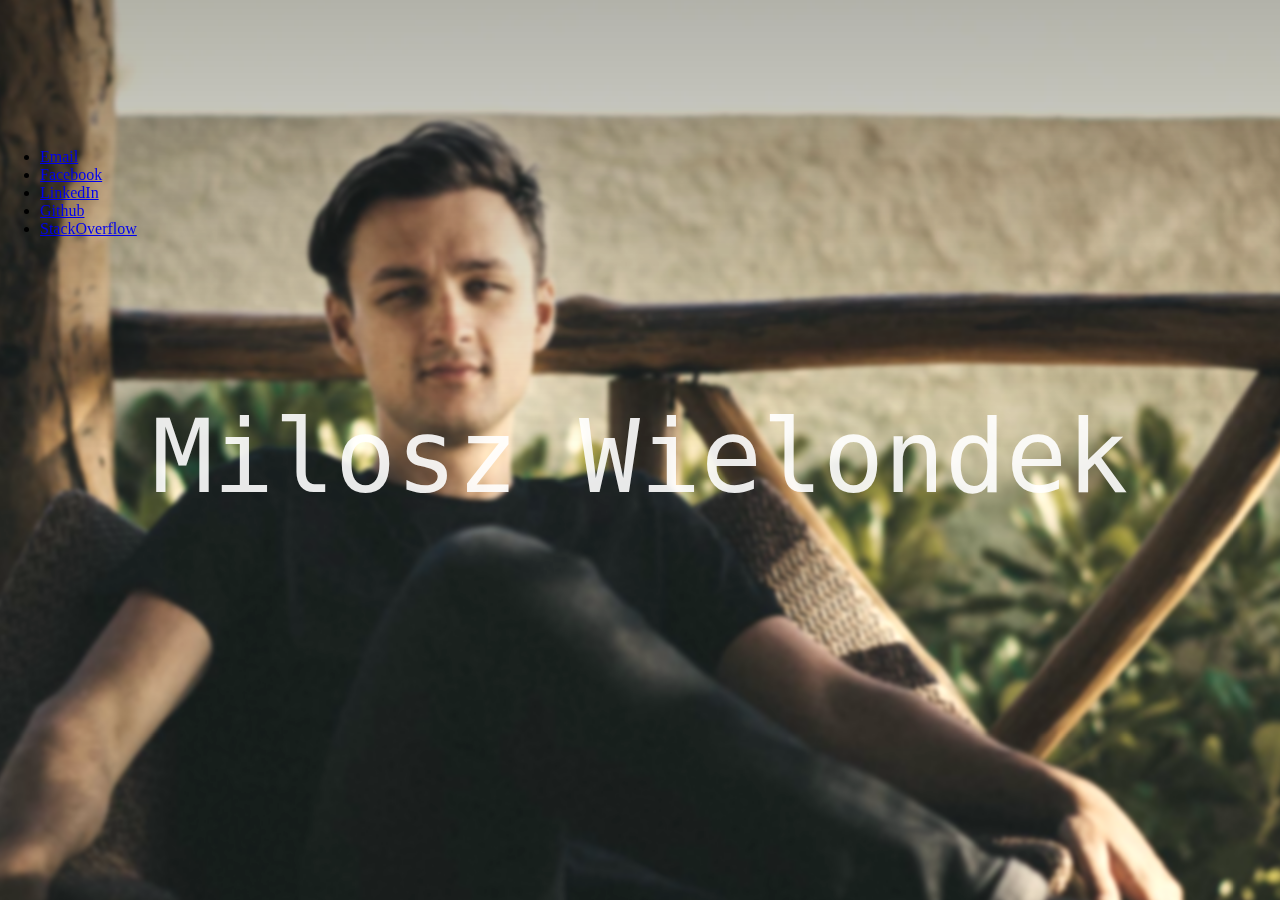
==== index.html @ 39c72d48 "Setting the stage for new version" ====
<html>
<head>
    <title>Milosz Wielondek</title>
    <meta name="author" content="Milosz Wielondek">
    <meta name="keywords" content="Milosz,Wielondek,KTH,hemsida,blogg">
    <meta name="description" content="Personal webpage of Milosz Wielondek featuring ways of getting in touch with me.">
    <meta id="viewport" name="viewport" content="width=device-width,minimum-scale=1.0,maximum-scale=1.0">

    <script src="googleanalytics.js"></script>
    <link rel="stylesheet" type="text/css" href="style.css">
</head>
<body>
    <div id="main">
      <div id="title">Milosz Wielondek</div>
      <div id="links">
          <ul>
              <li><a href="#" id="email">Email</a></li>
              <li><a target="_blank" href="http://www.facebook.com/mwielondek">Facebook</a></li>
              <li><a target="_blank" href="http://se.linkedin.com/in/mwielondek/">LinkedIn</a></li>
              <li><a target="_blank" href="http://github.com/miloszw/">Github</a></li>
              <li><a target="_blank" href="http://stackoverflow.com/users/442852/0sh">StackOverflow</a></li>
          </ul>
      </div>
    </div>
</body>
</html>
---- style.css ----
body:before {
    content: "";
    position: fixed;
    top: 0;
    left: 0;
    z-index: -1;
    display: block;
    width: 100%;
    height: 100%;
    background-image: url('bg_opt.jpg');
    background-size: cover;
    filter: blur(2px) sepia(30%);
    transform: scale(1.05);
}

div#title {
  font-family: monospace;
  color: rgba(255, 255, 255, 0.9);
  font-size: 26pt;
  padding-top: 14px;
  text-align: center;
}

@media screen and (min-width: 600px) {
  div#title {
    font-size: 76pt;
    position: relative;
    top: 50%;
    transform: translateY(-50%);
  }
}

div#main {
  position: fixed;
  left: 0;
  top: 0;
  height: 100%;
  width: 100%;
  background: linear-gradient(to bottom, rgba(0, 0, 0, 0.3) 0%, rgba(0, 0, 0, 0) 50%);
}

@font-face {
  font-family: 'Socialico';
  src: url('Socialico.tff');
}

span#test {
  font-family: 'Socialico';
  font-size: 34em;
}
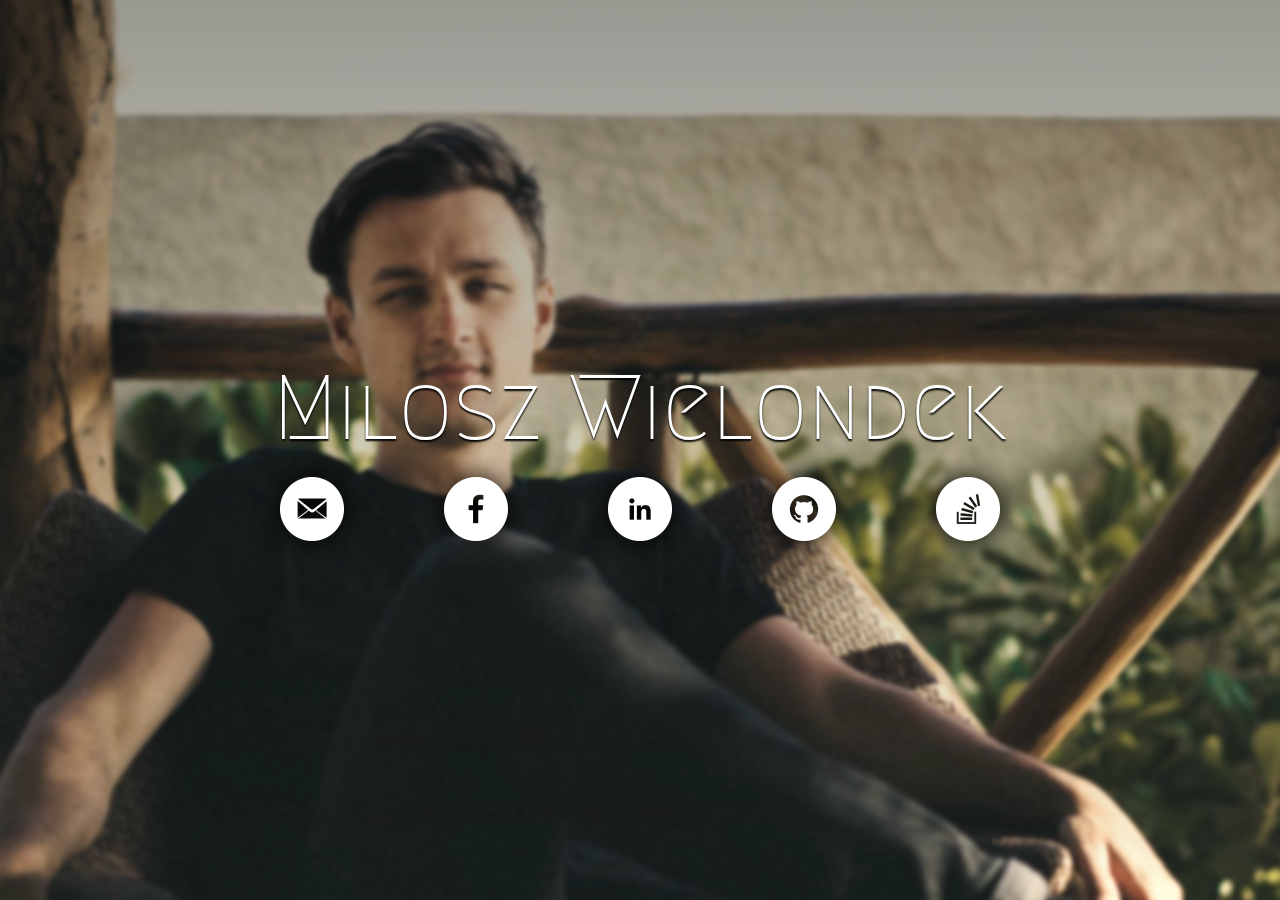
==== commit b6a1cf5d: "Initial new web version" ====
--- a/index.html
+++ b/index.html
@@ -6,21 +6,26 @@
     <meta name="description" content="Personal webpage of Milosz Wielondek featuring ways of getting in touch with me.">
     <meta id="viewport" name="viewport" content="width=device-width,minimum-scale=1.0,maximum-scale=1.0">
 
+    <script src="http://ajax.googleapis.com/ajax/libs/jquery/1.11.1/jquery.min.js"></script>
+    <script src="script.js"></script>
     <script src="googleanalytics.js"></script>
     <link rel="stylesheet" type="text/css" href="style.css">
+    <link href="https://fonts.googleapis.com/css?family=Megrim" rel="stylesheet">
 </head>
 <body>
-    <div id="main">
-      <div id="title">Milosz Wielondek</div>
-      <div id="links">
-          <ul>
-              <li><a href="#" id="email">Email</a></li>
-              <li><a target="_blank" href="http://www.facebook.com/mwielondek">Facebook</a></li>
-              <li><a target="_blank" href="http://se.linkedin.com/in/mwielondek/">LinkedIn</a></li>
-              <li><a target="_blank" href="http://github.com/miloszw/">Github</a></li>
-              <li><a target="_blank" href="http://stackoverflow.com/users/442852/0sh">StackOverflow</a></li>
-          </ul>
-      </div>
+    <div id="container">
+        <div id="main">
+          <div id="title">Milosz Wielondek</div>
+          <div id="links">
+              <ul>
+                  <li><a href="#" id="email"><img src="icons/email.png" alt="Email"></a></li>
+                  <li><a target="_blank" href="http://www.facebook.com/mwielondek"><img src="icons/facebook.png" alt="Facebook"></a></li>
+                  <li><a target="_blank" href="http://se.linkedin.com/in/mwielondek/"><img src="icons/linkedin.png" alt="LinkedIn" ></a></li>
+                  <li><a target="_blank" href="http://github.com/miloszw/"><img src="icons/github.png" alt="GitHub"></a></li>
+                  <li><a target="_blank" href="http://stackoverflow.com/users/442852/0sh"><img src="icons/stackoverflow.png" alt="StackOverflow"></a></li>
+              </ul>
+          </div>
+        </div>
     </div>
 </body>
 </html>
--- a/style.css
+++ b/style.css
@@ -14,37 +14,47 @@
 }
 
 div#title {
-  font-family: monospace;
-  color: rgba(255, 255, 255, 0.9);
+  font-family: 'Megrim', monospace;
+  color: rgba(255, 255, 255, 1);
   font-size: 26pt;
-  padding-top: 14px;
-  text-align: center;
+  text-shadow: 0px 2px 2px black;
 }
 
 @media screen and (min-width: 600px) {
   div#title {
-    font-size: 76pt;
+    font-size: 68pt;
+  }
+  div#main {
+    text-align: center;
     position: relative;
     top: 50%;
     transform: translateY(-50%);
   }
 }
 
-div#main {
+div#container {
   position: fixed;
   left: 0;
   top: 0;
   height: 100%;
   width: 100%;
-  background: linear-gradient(to bottom, rgba(0, 0, 0, 0.3) 0%, rgba(0, 0, 0, 0) 50%);
+  background: linear-gradient(to bottom, rgba(0, 0, 0, 0.4) 0%, rgba(0, 0, 0, 0) 100%);
 }
 
-@font-face {
-  font-family: 'Socialico';
-  src: url('Socialico.tff');
+div#links ul {
+  padding: 0;
 }
 
-span#test {
-  font-family: 'Socialico';
-  font-size: 34em;
+div#links li {
+  display: inline;
+  padding: 48px;
 }
+
+a img {
+  filter: drop-shadow(0 0 13px black);
+}
+
+a img:hover {
+  transition: 0.3s;
+  filter: drop-shadow(0 0 13px black);
+}
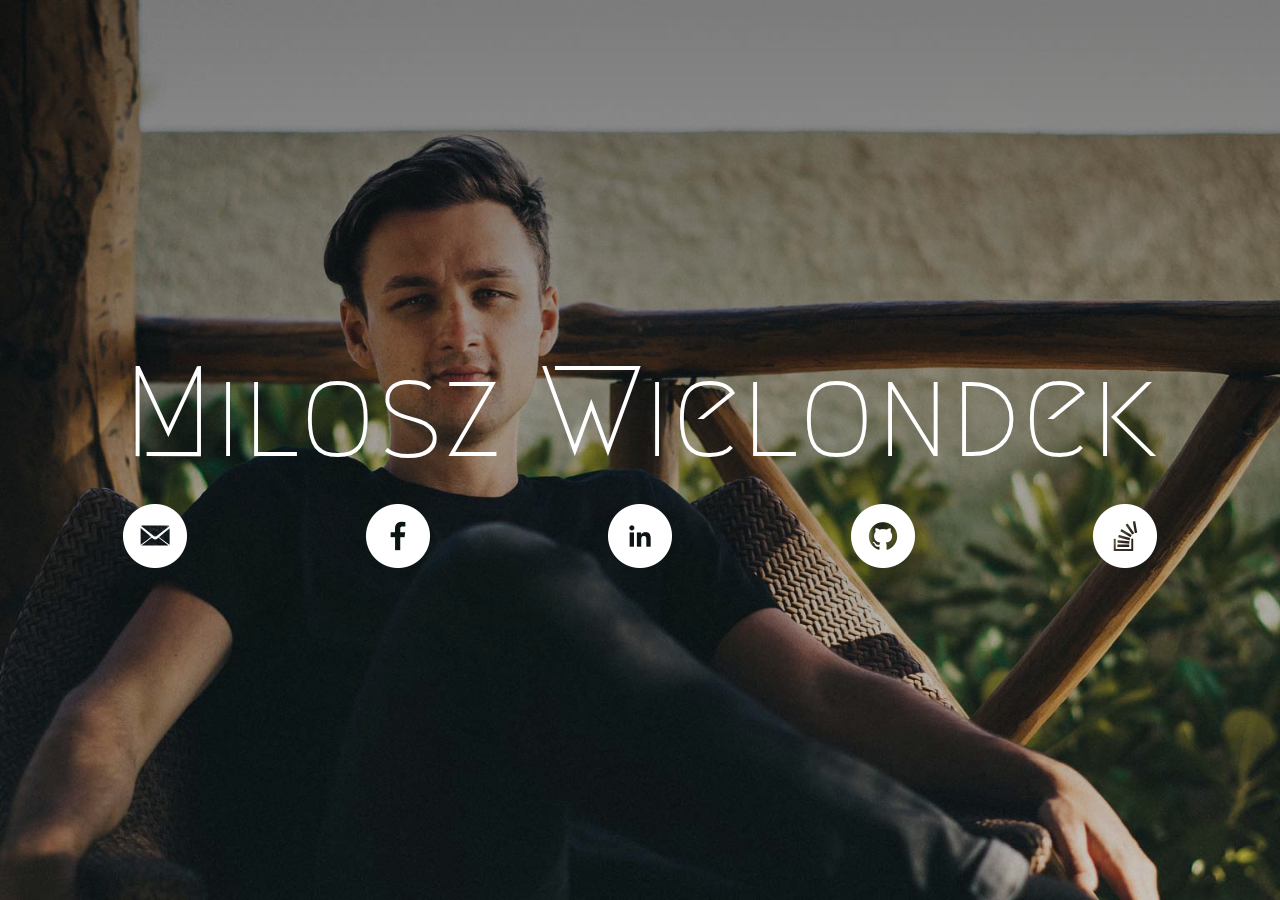
==== commit 1637f521: "Remove jquery" ====
--- a/index.html
+++ b/index.html
@@ -4,11 +4,9 @@
     <meta name="author" content="Milosz Wielondek">
     <meta name="keywords" content="Milosz,Wielondek,KTH,hemsida,blogg">
     <meta name="description" content="Personal webpage of Milosz Wielondek featuring ways of getting in touch with me.">
-    <meta id="viewport" name="viewport" content="width=device-width,minimum-scale=1.0,maximum-scale=1.0">
+    <meta id="viewport" name="viewport" content="width=device-width,initial-scale=1.0,maximum-scale=1.0,user-scalable=no">
 
-    <script src="http://ajax.googleapis.com/ajax/libs/jquery/1.11.1/jquery.min.js"></script>
-    <script src="script.js"></script>
-    <script src="googleanalytics.js"></script>
+    <!-- <script src="googleanalytics.js"></script> -->
     <link rel="stylesheet" type="text/css" href="style.css">
     <link href="https://fonts.googleapis.com/css?family=Megrim" rel="stylesheet">
 </head>
@@ -17,6 +15,18 @@
         <div id="main">
           <div id="title">Milosz Wielondek</div>
           <div id="links">
+            <script>
+            window.onload = function() {
+              document.getElementById('container').style.opacity = 1;
+
+              var links = document.getElementsByTagName('a');
+              Array.prototype.forEach.call(links, function(t, i) {
+                setTimeout(function() {
+                  t.style.opacity = 1;
+                }, Math.log((i*i+4))*220);
+              });
+            };
+            </script>
               <ul>
                   <li><a href="#" id="email"><img src="icons/email.png" alt="Email"></a></li>
                   <li><a target="_blank" href="http://www.facebook.com/mwielondek"><img src="icons/facebook.png" alt="Facebook"></a></li>
--- a/style.css
+++ b/style.css
@@ -9,27 +9,6 @@
     height: 100%;
     background-image: url('bg_opt.jpg');
     background-size: cover;
-    filter: blur(2px) sepia(30%);
-    transform: scale(1.05);
-}
-
-div#title {
-  font-family: 'Megrim', monospace;
-  color: rgba(255, 255, 255, 1);
-  font-size: 26pt;
-  text-shadow: 0px 2px 2px black;
-}
-
-@media screen and (min-width: 600px) {
-  div#title {
-    font-size: 68pt;
-  }
-  div#main {
-    text-align: center;
-    position: relative;
-    top: 50%;
-    transform: translateY(-50%);
-  }
 }
 
 div#container {
@@ -37,24 +16,69 @@
   left: 0;
   top: 0;
   height: 100%;
+  min-height: 350px;
   width: 100%;
-  background: linear-gradient(to bottom, rgba(0, 0, 0, 0.4) 0%, rgba(0, 0, 0, 0) 100%);
+  transform-style: preserve-3d;
+  background: linear-gradient(to bottom, rgba(0, 0, 0, 0.5) 0%, rgba(0, 0, 0, 0.2) 100%);
+  display: flex;
+  align-items: center;
+  justify-content: center;
+  transition: all 0.8s ease-out;
+  opacity: 0;
+}
+
+div#title {
+  font-family: 'Megrim', monospace;
+  color: rgba(255, 255, 255, 1);
+  font-size: 10vw;
+  padding-top: 20px;
+}
+
+div#links li {
+  display: inline;
 }
 
 div#links ul {
   padding: 0;
+  display: flex;
+  justify-content: space-between;
 }
 
-div#links li {
-  display: inline;
-  padding: 48px;
+div#main {
+  display: flex;
+  flex-direction: column;
 }
 
-a img {
-  filter: drop-shadow(0 0 13px black);
+a {
+  opacity: 0;
+  transition: all 2s ease;
 }
 
 a img:hover {
-  transition: 0.3s;
-  filter: drop-shadow(0 0 13px black);
+  transition: all 0.1s ease;
+  transform: scale(0.97);
+  filter: drop-shadow(0 -1px 2px black);
 }
+
+@media screen and (max-width: 550px) {
+  div#main {
+    height: 100%;
+  }
+  div#links {
+    height: 100%;
+    display: flex;
+    padding: 20px 0;
+  }
+  div#links ul {
+    flex-direction: column;
+  }
+  body::before {
+    background-position-x: -10vw;
+  }
+  div#container {
+    background: linear-gradient(to right, rgba(0, 0, 0, 0.55) 30%, rgba(0, 0, 0, 0.2) 50%);
+  }
+  div#title {
+    /*text-shadow: 0px 1px 3px black;*/
+  }
+}
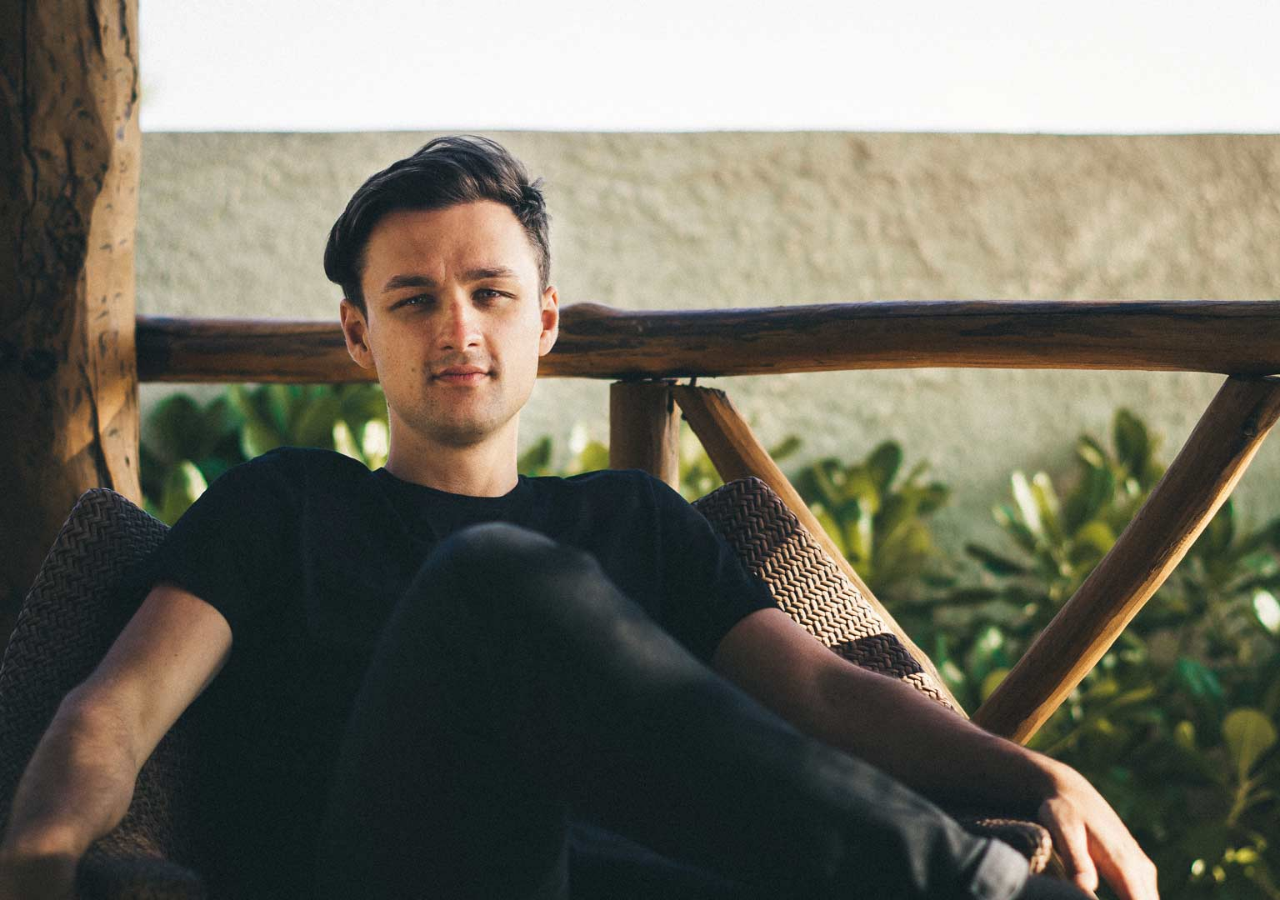
==== commit ff856a1d: "Switch to svg icons" ====
--- a/index.html
+++ b/index.html
@@ -2,10 +2,11 @@
 <head>
     <title>Milosz Wielondek</title>
     <meta name="author" content="Milosz Wielondek">
-    <meta name="keywords" content="Milosz,Wielondek,KTH,hemsida,blogg">
-    <meta name="description" content="Personal webpage of Milosz Wielondek featuring ways of getting in touch with me.">
+    <meta name="keywords" content="Milosz,Wielondek,KTH,Spotify,webpage,hemsida,blogg,personal,info,information,contact,kontakt">
+    <meta name="description" content="Personal webpage of Milosz Wielondek, compsci student at KTH, Stockholm">
     <meta id="viewport" name="viewport" content="width=device-width,initial-scale=1.0,maximum-scale=1.0,user-scalable=no">
 
+    <script src="script.js"></script>
     <!-- <script src="googleanalytics.js"></script> -->
     <link rel="stylesheet" type="text/css" href="style.css">
     <link href="https://fonts.googleapis.com/css?family=Megrim" rel="stylesheet">
@@ -15,24 +16,12 @@
         <div id="main">
           <div id="title">Milosz Wielondek</div>
           <div id="links">
-            <script>
-            window.onload = function() {
-              document.getElementById('container').style.opacity = 1;
-
-              var links = document.getElementsByTagName('a');
-              Array.prototype.forEach.call(links, function(t, i) {
-                setTimeout(function() {
-                  t.style.opacity = 1;
-                }, Math.log((i*i+4))*220);
-              });
-            };
-            </script>
               <ul>
-                  <li><a href="#" id="email"><img src="icons/email.png" alt="Email"></a></li>
-                  <li><a target="_blank" href="http://www.facebook.com/mwielondek"><img src="icons/facebook.png" alt="Facebook"></a></li>
-                  <li><a target="_blank" href="http://se.linkedin.com/in/mwielondek/"><img src="icons/linkedin.png" alt="LinkedIn" ></a></li>
-                  <li><a target="_blank" href="http://github.com/miloszw/"><img src="icons/github.png" alt="GitHub"></a></li>
-                  <li><a target="_blank" href="http://stackoverflow.com/users/442852/0sh"><img src="icons/stackoverflow.png" alt="StackOverflow"></a></li>
+                  <li><a href="#" id="email"><img src="icons/email.svg" alt="Email"></a></li>
+                  <li><a target="_blank" href="http://www.facebook.com/mwielondek"><img src="icons/facebook.svg" alt="Facebook"></a></li>
+                  <li><a target="_blank" href="http://se.linkedin.com/in/mwielondek/"><img src="icons/linkedin.svg" alt="LinkedIn"></a></li>
+                  <li><a target="_blank" href="http://github.com/miloszw/"><img src="icons/github.svg" alt="GitHub"></a></li>
+                  <li><a target="_blank" href="http://stackoverflow.com/users/442852/0sh"><img src="icons/stackoverflow.svg" alt="StackOverflow"></a></li>
               </ul>
           </div>
         </div>
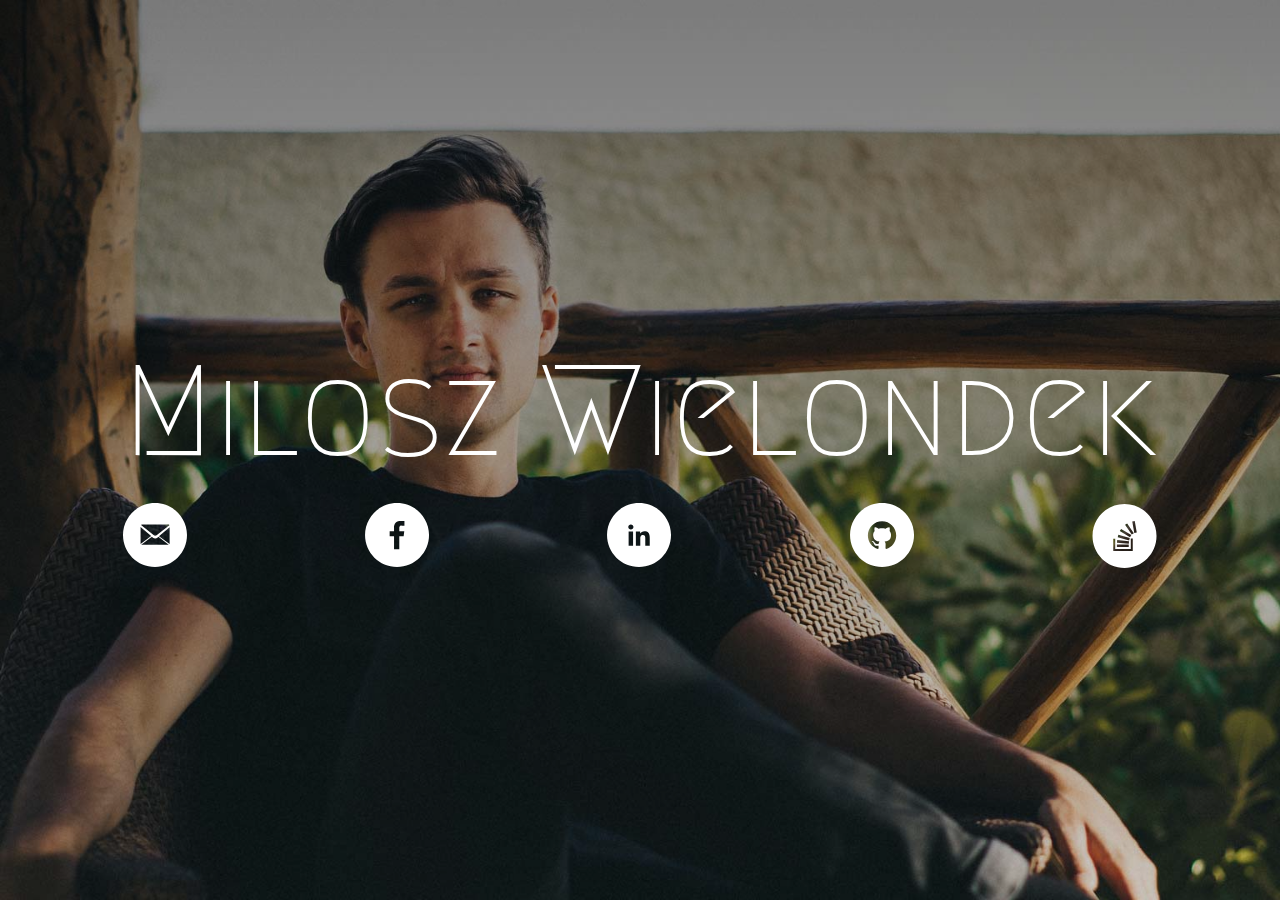
==== commit 9bb0a36b: "Add easter egg 🍳" ====
--- a/index.html
+++ b/index.html
@@ -7,21 +7,28 @@
     <meta id="viewport" name="viewport" content="width=device-width,initial-scale=1.0,maximum-scale=1.0,user-scalable=no">
 
     <script src="script.js"></script>
-    <!-- <script src="googleanalytics.js"></script> -->
+    <script src="googleanalytics.js"></script>
     <link rel="stylesheet" type="text/css" href="style.css">
     <link href="https://fonts.googleapis.com/css?family=Megrim" rel="stylesheet">
 </head>
 <body>
     <div id="container">
+        <div id="easterEgg">
+          <ul>
+            <li>Live</li>
+            <li>Laugh</li>
+            <li>Love</li>
+          </ul>
+        </div>
         <div id="main">
           <div id="title">Milosz Wielondek</div>
           <div id="links">
               <ul>
-                  <li><a href="#" id="email"><img src="icons/email.svg" alt="Email"></a></li>
-                  <li><a target="_blank" href="http://www.facebook.com/mwielondek"><img src="icons/facebook.svg" alt="Facebook"></a></li>
-                  <li><a target="_blank" href="http://se.linkedin.com/in/mwielondek/"><img src="icons/linkedin.svg" alt="LinkedIn"></a></li>
-                  <li><a target="_blank" href="http://github.com/miloszw/"><img src="icons/github.svg" alt="GitHub"></a></li>
-                  <li><a target="_blank" href="http://stackoverflow.com/users/442852/0sh"><img src="icons/stackoverflow.svg" alt="StackOverflow"></a></li>
+                  <li><a href="http://tinyurl.com/jk7dcwg" id="email" onclick="ga('send', 'event', 'Links', 'Click', 'Email');"><img src="icons/email.svg" alt="Email"></a></li>
+                  <li><a target="_blank" href="http://www.facebook.com/mwielondek" onclick="ga('send', 'event', 'Links', 'Click', 'Facebook');"><img src="icons/facebook.svg" alt="Facebook"></a></li>
+                  <li><a target="_blank" href="http://se.linkedin.com/in/mwielondek/" onclick="ga('send', 'event', 'Links', 'Click', 'LinkedIn');"><img src="icons/linkedin.svg" alt="LinkedIn"></a></li>
+                  <li><a target="_blank" href="http://github.com/miloszw/" onclick="ga('send', 'event', 'Links', 'Click', 'GitHub');"><img src="icons/github.svg" alt="GitHub"></a></li>
+                  <li><a target="_blank" href="http://stackoverflow.com/users/442852/0sh" onclick="ga('send', 'event', 'Links', 'Click', 'StackOverflow');"><img src="icons/stackoverflow.svg" alt="StackOverflow"></a></li>
               </ul>
           </div>
         </div>
--- a/style.css
+++ b/style.css
@@ -12,13 +12,11 @@
 }
 
 div#container {
-  position: fixed;
+  position: absolute;
   left: 0;
   top: 0;
   height: 100%;
-  min-height: 350px;
   width: 100%;
-  transform-style: preserve-3d;
   background: linear-gradient(to bottom, rgba(0, 0, 0, 0.5) 0%, rgba(0, 0, 0, 0.2) 100%);
   display: flex;
   align-items: center;
@@ -60,6 +58,10 @@
   filter: drop-shadow(0 -1px 2px black);
 }
 
+div#easterEgg {
+  display: none;
+}
+
 @media screen and (max-width: 550px) {
   div#main {
     height: 100%;
@@ -73,12 +75,33 @@
     flex-direction: column;
   }
   body::before {
-    background-position-x: -10vw;
+    background-position-x: calc(26% + 120px);
   }
   div#container {
     background: linear-gradient(to right, rgba(0, 0, 0, 0.55) 30%, rgba(0, 0, 0, 0.2) 50%);
   }
   div#title {
-    /*text-shadow: 0px 1px 3px black;*/
+    text-shadow: 0px 1px 3px black;
+  }
+  div#easterEgg {
+    display: block;
+    width: 20vh;
+    height: 20vh;
+    position: absolute;
+    top: calc(30% - 20px);
+    left: calc(110px + 28vw);
+  }
+  div#easterEgg ul {
+    user-select: none;
+    padding: 0;
+  }
+  div#easterEgg li {
+    list-style: none;
+    opacity: 0;
+    transition: all 1s ease-in;
+    color: rgb(255, 192, 1);
+    font-size: 16vmin;
+    font-family: cursive;
+    text-shadow: 0px 0px 2px black;
   }
 }
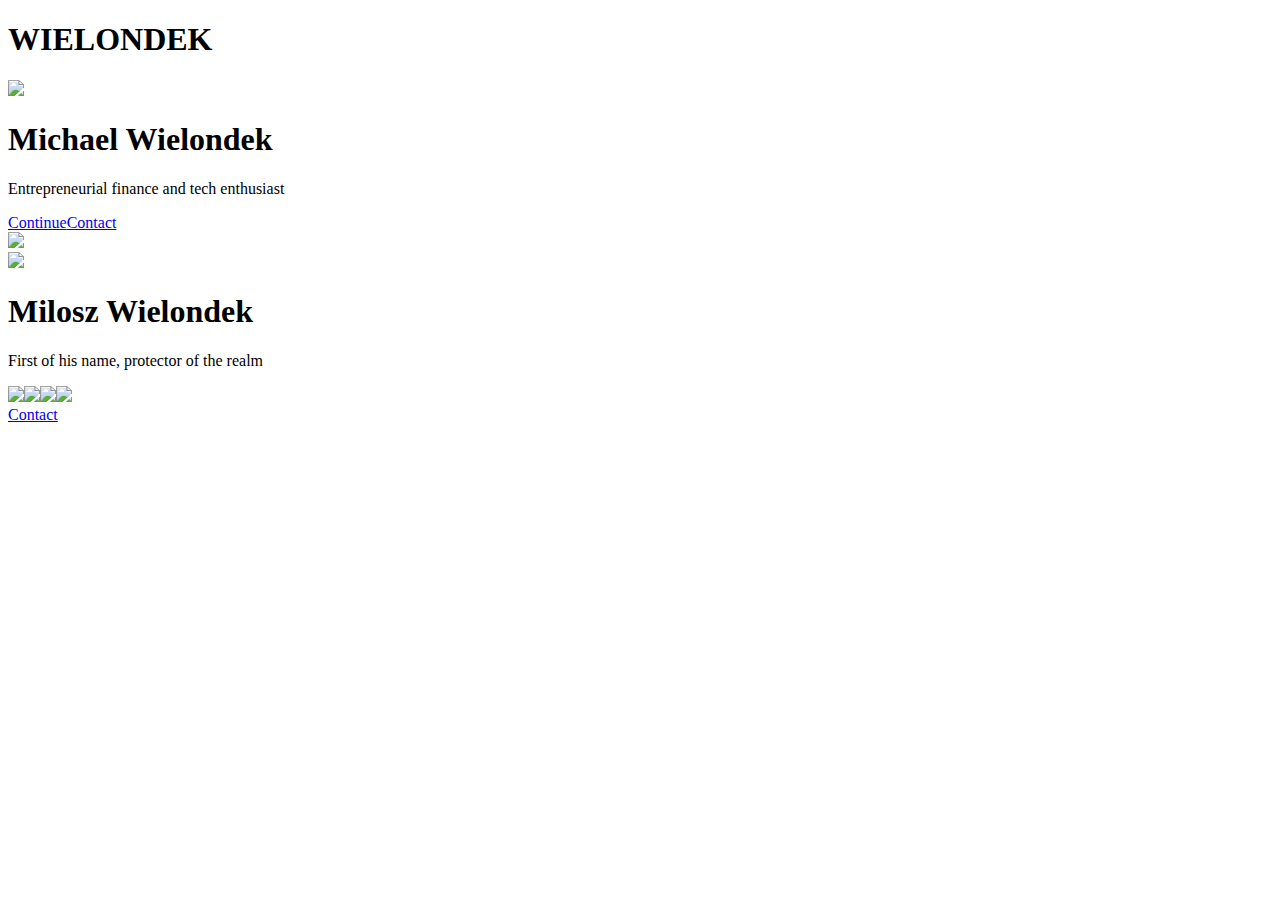
==== commit 2af18141: "Change tagline to reflect true identity 👑" ====
--- a/index.html
+++ b/index.html
@@ -1,37 +1,56 @@
-<html>
+<!DOCTYPE html>
+<html data-wf-page="59ac00a12231fd0001f3bfe8" data-wf-site="59ac00a12231fd0001f3bfe7">
 <head>
-    <title>Milosz Wielondek</title>
-    <meta name="author" content="Milosz Wielondek">
-    <meta name="keywords" content="Milosz,Wielondek,KTH,Spotify,webpage,hemsida,blogg,personal,info,information,contact,kontakt">
-    <meta name="description" content="Personal webpage of Milosz Wielondek, compsci student at KTH, Stockholm">
-    <meta id="viewport" name="viewport" content="width=device-width,initial-scale=1.0,maximum-scale=1.0,user-scalable=no">
-
-    <script src="script.js"></script>
-    <script src="googleanalytics.js"></script>
-    <link rel="stylesheet" type="text/css" href="style.css">
-    <link href="https://fonts.googleapis.com/css?family=Megrim" rel="stylesheet">
+  <meta charset="utf-8">
+  <title>The Wielondek Family</title>
+  <meta content="Contact information for the Wielondek brothers." name="description">
+  <meta content="The Wielondek Family" property="og:title">
+  <meta content="Contact information for Michael and Milosz Wielondek." property="og:description">
+  <meta content="summary" name="twitter:card">
+  <meta content="width=device-width, initial-scale=1" name="viewport">
+  <meta content="Webflow" name="generator">
+  <link href="css/normalize.css" rel="stylesheet" type="text/css">
+  <link href="css/webflow.css" rel="stylesheet" type="text/css">
+  <link href="css/wielondek.webflow.css" rel="stylesheet" type="text/css">
+  <script src="https://ajax.googleapis.com/ajax/libs/webfont/1.4.7/webfont.js" type="text/javascript"></script>
+  <script type="text/javascript">WebFont.load({
+  google: {
+    families: ["Lato:100,100italic,300,300italic,400,400italic,700,700italic,900,900italic"]
+  }
+});</script>
+  <!-- [if lt IE 9]><script src="https://cdnjs.cloudflare.com/ajax/libs/html5shiv/3.7.3/html5shiv.min.js" type="text/javascript"></script><![endif] -->
+  <script type="text/javascript">!function(o,c){var n=c.documentElement,t=" w-mod-";n.className+=t+"js",("ontouchstart"in o||o.DocumentTouch&&c instanceof DocumentTouch)&&(n.className+=t+"touch")}(window,document);
+</script>
+  <link href="images/WIELONDEK_fav.png" rel="shortcut icon" type="image/x-icon">
+  <link href="images/WIELONDEK.png" rel="apple-touch-icon">
 </head>
 <body>
-    <div id="container">
-        <div id="easterEgg">
-          <ul>
-            <li>Live</li>
-            <li>Laugh</li>
-            <li>Love</li>
-          </ul>
+  <div class="fader" data-ix="fadein">
+    <h1 class="title">WIELONDEK</h1>
+  </div>
+  <div class="holder">
+    <div class="col_split w-row">
+      <div class="michael_col w-col w-col-6">
+        <div class="overlay overlay_michael"></div>
+        <div class="centerer_cont w-container">
+          <div class="card" data-ix="card-pop"><img class="profile_pic" src="images/AAEAAQAAAAAAAAjWAAAAJDc4MjYzNmRhLWNmMmUtNDk2Zi05NTA5LTJmN2MxZGQ1MDMzZQ.jpg">
+            <h1 class="name">Michael Wielondek</h1>
+            <p class="tagline">Entrepreneurial finance and tech enthusiast</p><a class="go_button w-button" data-ix="button-activity" href="http://michael.wielondek.com">Continue</a><a class="cont_button w-button" data-ix="button-activity" href="mailto:michael+hello@wielondek.com">Contact</a></div><img class="mobilescrollindicator w-hidden-main w-hidden-medium w-hidden-small" data-ix="new-interaction" src="images/arrow.png"></div>
+      </div>
+      <div class="milo_col w-col w-col-6">
+        <div class="overlay overlay_milo" data-ix="gray-on-hoover"></div>
+        <div class="centerer_cont w-container">
+          <div class="card" data-ix="card-pop-2"><img class="profile_pic" src="images/AAEAAQAAAAAAAAc8AAAAJGUyNjdjYWJhLWI0OTQtNDUxMS05YWExLTBkNzZkZWQ0MTQwYQ.jpg">
+            <h1 class="name">Milosz Wielondek</h1>
+            <p class="tagline">First of his name, protector of the realm</p>
+            <div class="cardbottom"><a class="socmed w-inline-block" data-ix="socmed" href="https://www.facebook.com/mwielondek"><img class="image" src="images/Facebook.png" width="32"></a><a class="socmed w-inline-block" data-ix="socmed" href="https://stackoverflow.com/users/442852/0sh"><img src="images/stack.png" width="32"></a><a class="socmed w-inline-block" data-ix="socmed" href="https://github.com/miloszw/"><img src="images/Git.png" width="32"></a><a class="socmed w-inline-block" data-ix="socmed" href="https://www.linkedin.com/in/mwielondek/" id="https-www.linkedin.com-in-mwielondek"><img src="images/LinkedIn.png" width="32"></a></div><a class="cont_button w-button" data-ix="button-activity" href="mailto:milosz+hello@wielondek.com">Contact</a></div>
         </div>
-        <div id="main">
-          <div id="title">Milosz Wielondek</div>
-          <div id="links">
-              <ul>
-                  <li><a href="http://tinyurl.com/jk7dcwg" id="email" onclick="ga('send', 'event', 'Links', 'Click', 'Email');"><img src="icons/email.svg" alt="Email"></a></li>
-                  <li><a target="_blank" href="http://www.facebook.com/mwielondek" onclick="ga('send', 'event', 'Links', 'Click', 'Facebook');"><img src="icons/facebook.svg" alt="Facebook"></a></li>
-                  <li><a target="_blank" href="http://se.linkedin.com/in/mwielondek/" onclick="ga('send', 'event', 'Links', 'Click', 'LinkedIn');"><img src="icons/linkedin.svg" alt="LinkedIn"></a></li>
-                  <li><a target="_blank" href="http://github.com/miloszw/" onclick="ga('send', 'event', 'Links', 'Click', 'GitHub');"><img src="icons/github.svg" alt="GitHub"></a></li>
-                  <li><a target="_blank" href="http://stackoverflow.com/users/442852/0sh" onclick="ga('send', 'event', 'Links', 'Click', 'StackOverflow');"><img src="icons/stackoverflow.svg" alt="StackOverflow"></a></li>
-              </ul>
-          </div>
-        </div>
+      </div>
     </div>
+    <div class="bg" data-ix="bg-movement"></div>
+  </div>
+  <script src="https://ajax.googleapis.com/ajax/libs/jquery/2.2.0/jquery.min.js" type="text/javascript"></script>
+  <script src="js/webflow.js" type="text/javascript"></script>
+  <!-- [if lte IE 9]><script src="https://cdnjs.cloudflare.com/ajax/libs/placeholders/3.0.2/placeholders.min.js"></script><![endif] -->
 </body>
 </html>
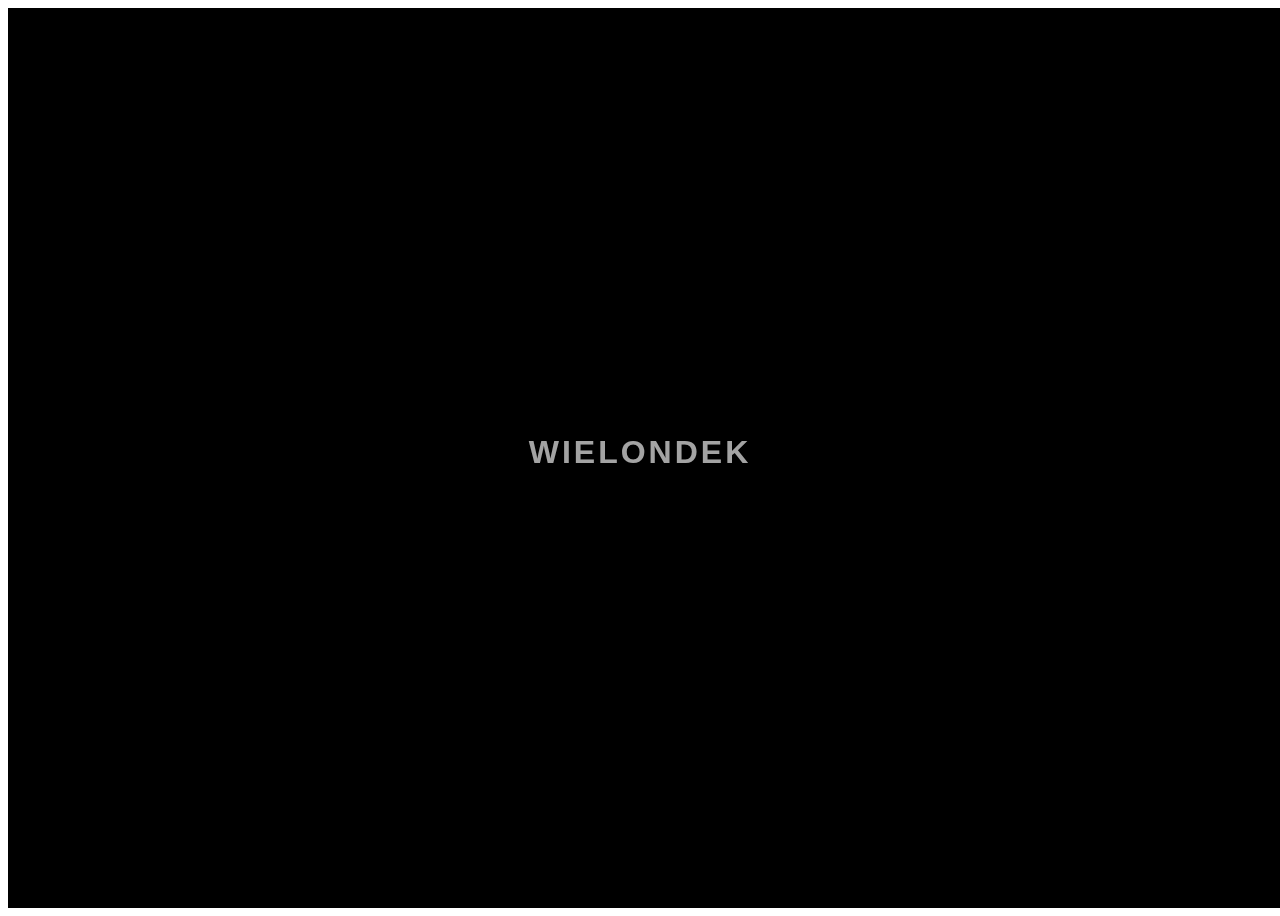
==== commit 2f3241a6: "Change title" ====
--- a/index.html
+++ b/index.html
@@ -2,7 +2,7 @@
 <html data-wf-page="59ac00a12231fd0001f3bfe8" data-wf-site="59ac00a12231fd0001f3bfe7">
 <head>
   <meta charset="utf-8">
-  <title>The Wielondek Family</title>
+  <title>The Wielondek Brothers</title>
   <meta content="Contact information for the Wielondek brothers." name="description">
   <meta content="The Wielondek Family" property="og:title">
   <meta content="Contact information for Michael and Milosz Wielondek." property="og:description">
@@ -33,17 +33,18 @@
       <div class="michael_col w-col w-col-6">
         <div class="overlay overlay_michael"></div>
         <div class="centerer_cont w-container">
-          <div class="card" data-ix="card-pop"><img class="profile_pic" src="images/AAEAAQAAAAAAAAjWAAAAJDc4MjYzNmRhLWNmMmUtNDk2Zi05NTA5LTJmN2MxZGQ1MDMzZQ.jpg">
+          <div class="card" data-ix="card-pop"><img class="profile_pic" src="images/AAEAAQAAAAAAAAjWAAAAJDc4MjYzNmRhLWNmMmUtNDk2Zi05NTA5LTJmN2MxZGQ1MDMzZQ.png">
             <h1 class="name">Michael Wielondek</h1>
-            <p class="tagline">Entrepreneurial finance and tech enthusiast</p><a class="go_button w-button" data-ix="button-activity" href="http://michael.wielondek.com">Continue</a><a class="cont_button w-button" data-ix="button-activity" href="mailto:michael+hello@wielondek.com">Contact</a></div><img class="mobilescrollindicator w-hidden-main w-hidden-medium w-hidden-small" data-ix="new-interaction" src="images/arrow.png"></div>
+            <p class="tagline">Growth stage investor focusing on category winning, technology-enabled companies</p>
+            <a class="go_button w-button" data-ix="button-activity" href="https://sprintscap.com/michael-wielondek">Read more</a><a class="cont_button w-button" data-ix="button-activity" href="mailto:michael+hello@wielondek.com">Contact</a></div><img class="mobilescrollindicator w-hidden-main w-hidden-medium w-hidden-small" data-ix="new-interaction" src="images/arrow.png"></div>
       </div>
       <div class="milo_col w-col w-col-6">
         <div class="overlay overlay_milo" data-ix="gray-on-hoover"></div>
         <div class="centerer_cont w-container">
           <div class="card" data-ix="card-pop-2"><img class="profile_pic" src="images/AAEAAQAAAAAAAAc8AAAAJGUyNjdjYWJhLWI0OTQtNDUxMS05YWExLTBkNzZkZWQ0MTQwYQ.jpg">
-            <h1 class="name">Milosz Wielondek</h1>
+            <h1 class="name">Milo Wielondek</h1>
             <p class="tagline">First of his name, protector of the realm</p>
-            <div class="cardbottom"><a class="socmed w-inline-block" data-ix="socmed" href="https://www.facebook.com/mwielondek"><img class="image" src="images/Facebook.png" width="32"></a><a class="socmed w-inline-block" data-ix="socmed" href="https://stackoverflow.com/users/442852/0sh"><img src="images/stack.png" width="32"></a><a class="socmed w-inline-block" data-ix="socmed" href="https://github.com/miloszw/"><img src="images/Git.png" width="32"></a><a class="socmed w-inline-block" data-ix="socmed" href="https://www.linkedin.com/in/mwielondek/" id="https-www.linkedin.com-in-mwielondek"><img src="images/LinkedIn.png" width="32"></a></div><a class="cont_button w-button" data-ix="button-activity" href="mailto:milosz+hello@wielondek.com">Contact</a></div>
+            <div class="cardbottom"><a class="socmed w-inline-block" data-ix="socmed" href="https://www.facebook.com/mwielondek"><img class="image" src="images/Facebook.png" width="32"></a><a class="socmed w-inline-block" data-ix="socmed" href="https://stackoverflow.com/users/442852/milo-wielondek"><img src="images/stack.png" width="32"></a><a class="socmed w-inline-block" data-ix="socmed" href="https://github.com/mwielondek"><img src="images/Git.png" width="32"></a><a class="socmed w-inline-block" data-ix="socmed" href="https://www.linkedin.com/in/mwielondek" id="https-www.linkedin.com-in-mwielondek"><img src="images/LinkedIn.png" width="32"></a></div><a class="cont_button w-button" data-ix="button-activity" href="mailto:milo+hello@wielondek.com">Contact</a></div>
         </div>
       </div>
     </div>
--- a/css/wielondek.webflow.css
+++ b/css/wielondek.webflow.css
@@ -0,0 +1,336 @@
+.column {
+  background-color: #000;
+}
+
+.section {
+  position: relative;
+  display: block;
+  overflow: visible;
+  height: 100vh;
+  min-height: 100vh;
+}
+
+.heading {
+  color: #fff;
+}
+
+.body {
+  overflow: hidden;
+}
+
+.row {
+  height: 100vh;
+}
+
+.container {
+  height: 100%;
+}
+
+.holder {
+  position: relative;
+  z-index: 1;
+  overflow: hidden;
+  height: 100vh;
+  background-color: transparent;
+}
+
+.col_split {
+  position: relative;
+  overflow: visible;
+  height: 100%;
+}
+
+.card {
+  position: absolute;
+  left: 50%;
+  top: 50%;
+  z-index: 10;
+  display: -webkit-box;
+  display: -webkit-flex;
+  display: -ms-flexbox;
+  display: flex;
+  width: 360px;
+  height: 460px;
+  margin-top: -230px;
+  margin-left: -180px;
+  -webkit-box-orient: vertical;
+  -webkit-box-direction: normal;
+  -webkit-flex-direction: column;
+  -ms-flex-direction: column;
+  flex-direction: column;
+  -webkit-box-pack: center;
+  -webkit-justify-content: center;
+  -ms-flex-pack: center;
+  justify-content: center;
+  -webkit-box-align: center;
+  -webkit-align-items: center;
+  -ms-flex-align: center;
+  align-items: center;
+  background-color: #fff;
+}
+
+.centerer_cont {
+  position: relative;
+  display: block;
+  height: 100vh;
+  -webkit-box-pack: center;
+  -webkit-justify-content: center;
+  -ms-flex-pack: center;
+  justify-content: center;
+  -webkit-box-align: center;
+  -webkit-align-items: center;
+  -ms-flex-align: center;
+  align-items: center;
+}
+
+.michael_col {
+  display: block;
+  -webkit-box-orient: horizontal;
+  -webkit-box-direction: normal;
+  -webkit-flex-direction: row;
+  -ms-flex-direction: row;
+  flex-direction: row;
+  -webkit-box-pack: center;
+  -webkit-justify-content: center;
+  -ms-flex-pack: center;
+  justify-content: center;
+  -webkit-box-align: center;
+  -webkit-align-items: center;
+  -ms-flex-align: center;
+  align-items: center;
+  background-color: transparent;
+}
+
+.milo_col {
+  background-color: transparent;
+}
+
+.go_button {
+  position: relative;
+  left: 0px;
+  right: 0px;
+  bottom: 0px;
+  width: 168px;
+  margin-top: 0px;
+  padding-top: 6px;
+  padding-bottom: 6px;
+  border: 1px solid #000;
+  border-radius: 12px;
+  background-color: transparent;
+  -webkit-transition: all 400ms ease;
+  transition: all 400ms ease;
+  font-family: Lato, sans-serif;
+  color: #000;
+  font-weight: 300;
+  text-align: center;
+}
+
+.go_button:hover {
+  background-color: #000;
+  color: #fff;
+  font-weight: 400;
+}
+
+.profile_pic {
+  width: 180px;
+  margin-top: 0px;
+  border-style: solid;
+  border-color: #000;
+  border-radius: 100%;
+}
+
+.name {
+  margin-top: 10px;
+  font-family: Lato, sans-serif;
+  font-size: 24px;
+  font-weight: 700;
+}
+
+.tagline {
+  margin-bottom: 38px;
+  font-family: Lato, sans-serif;
+  font-weight: 300;
+  text-align: center;
+  padding-left: 30px;
+  padding-right: 30px;
+}
+
+.overlay_michael {
+  position: absolute;
+  left: 0px;
+  top: 0px;
+  right: 0px;
+  bottom: 0px;
+  z-index: -1;
+  display: block;
+  width: 100%;
+  height: 100%;
+  background-color: #000;
+}
+
+.overlay_michael.overlay {
+  z-index: 2;
+  padding-right: 0px;
+  opacity: 0.35;
+}
+
+.overlay_milo {
+  position: absolute;
+  left: 0px;
+  top: 0px;
+  right: 0px;
+  bottom: 0px;
+  z-index: -1;
+  display: block;
+  width: 100%;
+  height: 100%;
+  background-color: #000;
+}
+
+.overlay_milo.overlay {
+  position: absolute;
+  z-index: 2;
+  opacity: 0.35;
+}
+
+.bg {
+  position: absolute;
+  left: 0px;
+  top: 0px;
+  right: 0px;
+  bottom: 0px;
+  z-index: -2;
+  width: 100%;
+  height: 100%;
+  background-image: url('../images/sylwia-bartyzel-112721.jpg');
+  background-position: 0px 0px;
+  background-size: cover;
+  background-attachment: fixed;
+}
+
+.card_bot {
+  padding: 16px 101px;
+  border: 3px solid #000;
+}
+
+.cb {
+  padding-top: 18px;
+  padding-bottom: 18px;
+}
+
+.cardbottom {
+  position: relative;
+  display: -webkit-box;
+  display: -webkit-flex;
+  display: -ms-flexbox;
+  display: flex;
+  justify-content: space-between;
+  width: 168px;
+}
+
+.socmed {
+  position: relative;
+  margin-top: -20px;
+}
+
+.cont_button {
+  position: relative;
+  left: 0px;
+  right: 0px;
+  bottom: 0px;
+  width: 168px;
+  margin-top: 16px;
+  margin-bottom: 4px;
+  padding-top: 6px;
+  padding-bottom: 6px;
+  border: 1px solid #000;
+  border-radius: 12px;
+  background-color: transparent;
+  -webkit-transition: background-color 400ms ease;
+  transition: background-color 400ms ease;
+  font-family: Lato, sans-serif;
+  color: #000;
+  font-weight: 300;
+  text-align: center;
+}
+
+.cont_button:hover {
+  background-color: #000;
+  color: #fff;
+  font-weight: 400;
+}
+
+.image {
+  position: static;
+}
+
+.fader {
+  position: fixed;
+  z-index: 100;
+  display: none;
+  width: 100%;
+  height: 100%;
+  background-color: #000;
+}
+
+.title {
+  position: fixed;
+  left: 0px;
+  top: 50%;
+  right: 0px;
+  display: block;
+  margin-top: -16px;
+  margin-right: auto;
+  margin-left: auto;
+  background-color: transparent;
+  opacity: 0.64;
+  font-family: Lato, sans-serif;
+  color: #fff;
+  text-align: center;
+  letter-spacing: 3px;
+}
+
+html.w-mod-js *[data-ix="bg-movement"] {
+  -webkit-transform: scale(1, 1);
+  -ms-transform: scale(1, 1);
+  transform: scale(1, 1);
+}
+
+html.w-mod-js *[data-ix="fadein"] {
+  display: block;
+  opacity: 1;
+}
+
+html.w-mod-js *[data-ix="new-interaction"] {
+  opacity: 0;
+}
+
+
+@media (max-width: 767px) {
+  .col_split {
+    overflow: scroll;
+  }
+}
+
+@media (max-width: 479px) {
+  .holder {
+    height: 100%;
+  }
+  .card {
+    margin-top: -250px;
+  }
+  .div-block {
+    position: fixed;
+  }
+  .mobilescrollindicator {
+    position: fixed;
+    left: 50%;
+    right: 0px;
+    bottom: 0px;
+    z-index: 2;
+    width: 32px;
+    margin-bottom: 6px;
+    margin-left: -16px;
+    opacity: 0.74;
+  }
+}
